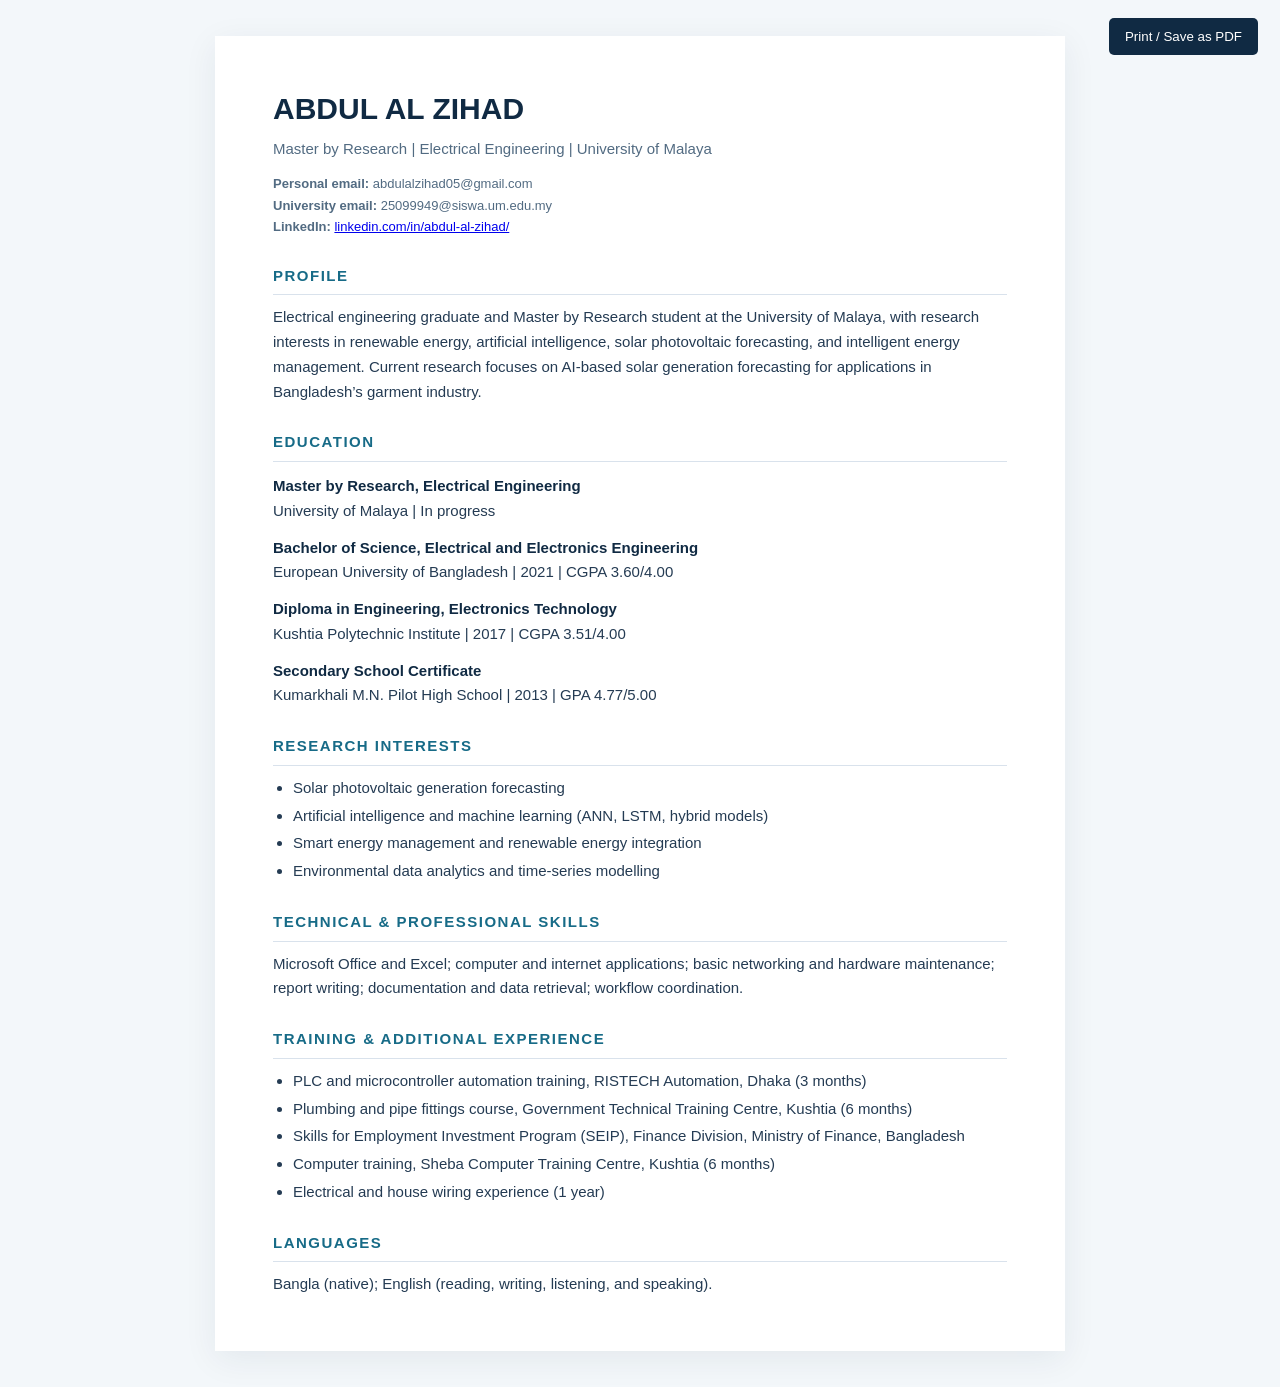
==== cv.html @ caa148e2 "Add public academic CV page" ====
<!doctype html>
<html lang="en"><head><meta charset="utf-8"><meta name="viewport" content="width=device-width,initial-scale=1"><title>CV | Abdul Al Zihad</title>
<style>
:root{--navy:#102a43;--teal:#176b87;--ink:#243b53;--muted:#526b82}*{box-sizing:border-box}body{font:15px/1.65 Arial,sans-serif;color:var(--ink);margin:0;background:#f3f7fa}.page{max-width:850px;margin:36px auto;background:white;padding:48px 58px;box-shadow:0 8px 32px #102a4312}h1{font-size:30px;color:var(--navy);margin:0}h2{font-size:15px;letter-spacing:.1em;color:var(--teal);border-bottom:1px solid #d9e2ec;padding-bottom:6px;margin:26px 0 10px}p{margin:6px 0}.sub{color:var(--muted);margin:3px 0 12px}.item{margin:12px 0}.item strong{color:var(--navy)}.contact{font-size:13px;color:var(--muted)}ul{padding-left:20px;margin:7px 0}li{margin:3px 0}.print{position:fixed;right:22px;top:18px;background:var(--navy);color:white;border:0;padding:11px 16px;border-radius:5px;cursor:pointer}@media(max-width:650px){.page{margin:0;padding:28px 22px}.print{position:static;margin:14px}}@media print{body{background:white}.page{margin:0;padding:0;max-width:none;box-shadow:none}.print{display:none}a{color:inherit;text-decoration:none}}
</style></head><body><button class="print" onclick="window.print()">Print / Save as PDF</button><main class="page">
<h1>ABDUL AL ZIHAD</h1><p class="sub">Master by Research | Electrical Engineering | University of Malaya</p>
<p class="contact"><b>Personal email:</b> abdulalzihad05@gmail.com<br><b>University email:</b> 25099949@siswa.um.edu.my<br><b>LinkedIn:</b> <a href="https://www.linkedin.com/in/abdul-al-zihad/">linkedin.com/in/abdul-al-zihad/</a></p>
<h2>PROFILE</h2><p>Electrical engineering graduate and Master by Research student at the University of Malaya, with research interests in renewable energy, artificial intelligence, solar photovoltaic forecasting, and intelligent energy management. Current research focuses on AI-based solar generation forecasting for applications in Bangladesh’s garment industry.</p>
<h2>EDUCATION</h2>
<div class="item"><strong>Master by Research, Electrical Engineering</strong><br>University of Malaya | In progress</div>
<div class="item"><strong>Bachelor of Science, Electrical and Electronics Engineering</strong><br>European University of Bangladesh | 2021 | CGPA 3.60/4.00</div>
<div class="item"><strong>Diploma in Engineering, Electronics Technology</strong><br>Kushtia Polytechnic Institute | 2017 | CGPA 3.51/4.00</div>
<div class="item"><strong>Secondary School Certificate</strong><br>Kumarkhali M.N. Pilot High School | 2013 | GPA 4.77/5.00</div>
<h2>RESEARCH INTERESTS</h2><ul><li>Solar photovoltaic generation forecasting</li><li>Artificial intelligence and machine learning (ANN, LSTM, hybrid models)</li><li>Smart energy management and renewable energy integration</li><li>Environmental data analytics and time-series modelling</li></ul>
<h2>TECHNICAL &amp; PROFESSIONAL SKILLS</h2><p>Microsoft Office and Excel; computer and internet applications; basic networking and hardware maintenance; report writing; documentation and data retrieval; workflow coordination.</p>
<h2>TRAINING &amp; ADDITIONAL EXPERIENCE</h2><ul><li>PLC and microcontroller automation training, RISTECH Automation, Dhaka (3 months)</li><li>Plumbing and pipe fittings course, Government Technical Training Centre, Kushtia (6 months)</li><li>Skills for Employment Investment Program (SEIP), Finance Division, Ministry of Finance, Bangladesh</li><li>Computer training, Sheba Computer Training Centre, Kushtia (6 months)</li><li>Electrical and house wiring experience (1 year)</li></ul>
<h2>LANGUAGES</h2><p>Bangla (native); English (reading, writing, listening, and speaking).</p>
</main></body></html>
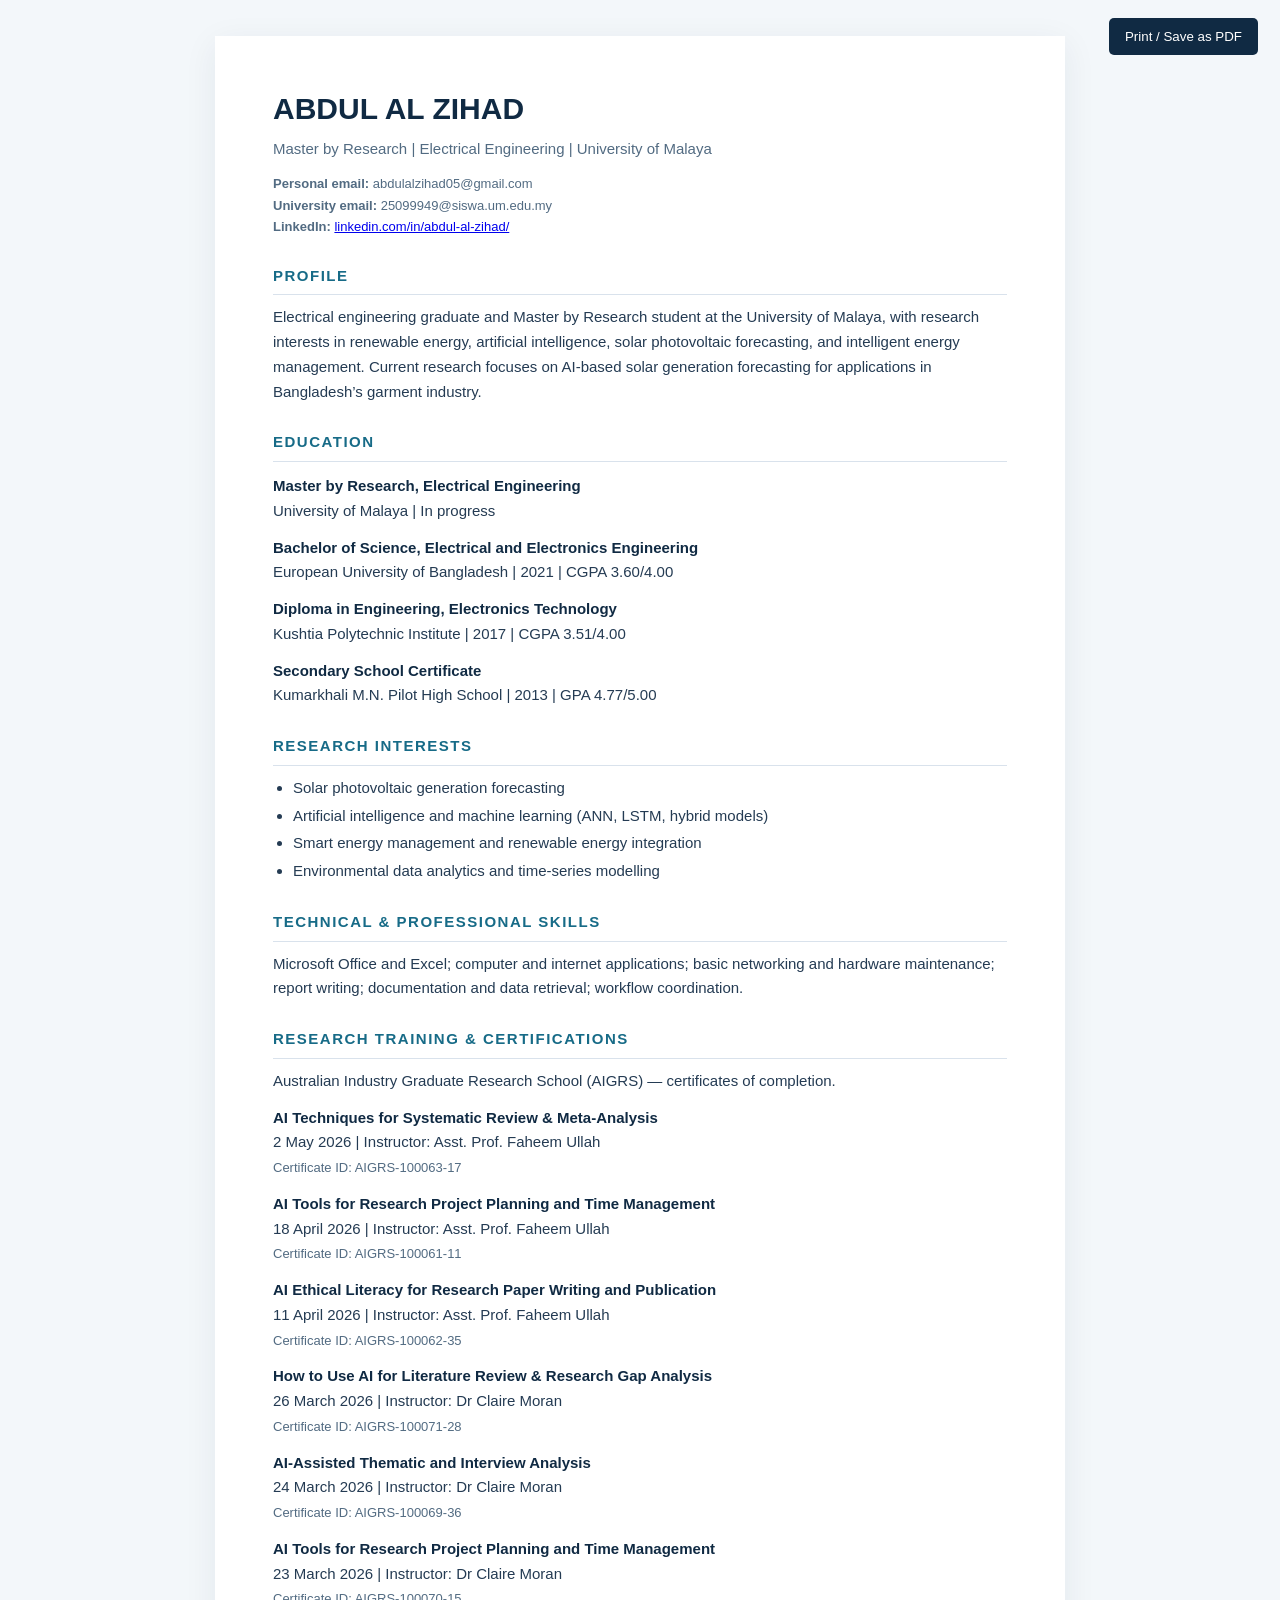
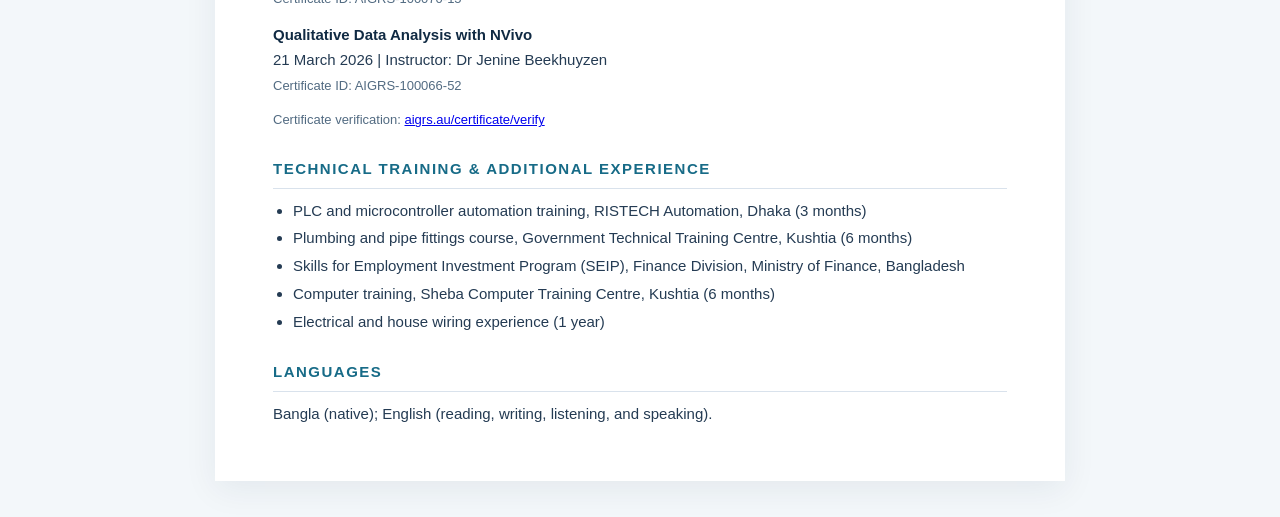
==== commit 7257dedd: "Add seven research training certificates to portfolio and CV" ====
--- a/cv.html
+++ b/cv.html
@@ -1,7 +1,7 @@
 <!doctype html>
 <html lang="en"><head><meta charset="utf-8"><meta name="viewport" content="width=device-width,initial-scale=1"><title>CV | Abdul Al Zihad</title>
 <style>
-:root{--navy:#102a43;--teal:#176b87;--ink:#243b53;--muted:#526b82}*{box-sizing:border-box}body{font:15px/1.65 Arial,sans-serif;color:var(--ink);margin:0;background:#f3f7fa}.page{max-width:850px;margin:36px auto;background:white;padding:48px 58px;box-shadow:0 8px 32px #102a4312}h1{font-size:30px;color:var(--navy);margin:0}h2{font-size:15px;letter-spacing:.1em;color:var(--teal);border-bottom:1px solid #d9e2ec;padding-bottom:6px;margin:26px 0 10px}p{margin:6px 0}.sub{color:var(--muted);margin:3px 0 12px}.item{margin:12px 0}.item strong{color:var(--navy)}.contact{font-size:13px;color:var(--muted)}ul{padding-left:20px;margin:7px 0}li{margin:3px 0}.print{position:fixed;right:22px;top:18px;background:var(--navy);color:white;border:0;padding:11px 16px;border-radius:5px;cursor:pointer}@media(max-width:650px){.page{margin:0;padding:28px 22px}.print{position:static;margin:14px}}@media print{body{background:white}.page{margin:0;padding:0;max-width:none;box-shadow:none}.print{display:none}a{color:inherit;text-decoration:none}}
+:root{--navy:#102a43;--teal:#176b87;--ink:#243b53;--muted:#526b82}*{box-sizing:border-box}body{font:15px/1.65 Arial,sans-serif;color:var(--ink);margin:0;background:#f3f7fa}.page{max-width:850px;margin:36px auto;background:white;padding:48px 58px;box-shadow:0 8px 32px #102a4312}h1{font-size:30px;color:var(--navy);margin:0}h2{font-size:15px;letter-spacing:.1em;color:var(--teal);border-bottom:1px solid #d9e2ec;padding-bottom:6px;margin:26px 0 10px}p{margin:6px 0}.sub{color:var(--muted);margin:3px 0 12px}.item{margin:12px 0;break-inside:avoid}h2{break-after:avoid}.item strong{color:var(--navy)}.contact{font-size:13px;color:var(--muted)}ul{padding-left:20px;margin:7px 0}li{margin:3px 0}.print{position:fixed;right:22px;top:18px;background:var(--navy);color:white;border:0;padding:11px 16px;border-radius:5px;cursor:pointer}@media(max-width:650px){.page{margin:0;padding:28px 22px}.print{position:static;margin:14px}}@media print{body{background:white}.page{margin:0;padding:0;max-width:none;box-shadow:none}.print{display:none}a{color:inherit;text-decoration:none}}
 </style></head><body><button class="print" onclick="window.print()">Print / Save as PDF</button><main class="page">
 <h1>ABDUL AL ZIHAD</h1><p class="sub">Master by Research | Electrical Engineering | University of Malaya</p>
 <p class="contact"><b>Personal email:</b> abdulalzihad05@gmail.com<br><b>University email:</b> 25099949@siswa.um.edu.my<br><b>LinkedIn:</b> <a href="https://www.linkedin.com/in/abdul-al-zihad/">linkedin.com/in/abdul-al-zihad/</a></p>
@@ -13,6 +13,12 @@
 <div class="item"><strong>Secondary School Certificate</strong><br>Kumarkhali M.N. Pilot High School | 2013 | GPA 4.77/5.00</div>
 <h2>RESEARCH INTERESTS</h2><ul><li>Solar photovoltaic generation forecasting</li><li>Artificial intelligence and machine learning (ANN, LSTM, hybrid models)</li><li>Smart energy management and renewable energy integration</li><li>Environmental data analytics and time-series modelling</li></ul>
 <h2>TECHNICAL &amp; PROFESSIONAL SKILLS</h2><p>Microsoft Office and Excel; computer and internet applications; basic networking and hardware maintenance; report writing; documentation and data retrieval; workflow coordination.</p>
-<h2>TRAINING &amp; ADDITIONAL EXPERIENCE</h2><ul><li>PLC and microcontroller automation training, RISTECH Automation, Dhaka (3 months)</li><li>Plumbing and pipe fittings course, Government Technical Training Centre, Kushtia (6 months)</li><li>Skills for Employment Investment Program (SEIP), Finance Division, Ministry of Finance, Bangladesh</li><li>Computer training, Sheba Computer Training Centre, Kushtia (6 months)</li><li>Electrical and house wiring experience (1 year)</li></ul>
+<h2>RESEARCH TRAINING &amp; CERTIFICATIONS</h2><p>Australian Industry Graduate Research School (AIGRS) — certificates of completion.</p><div class="item"><strong>AI Techniques for Systematic Review &amp; Meta-Analysis</strong><br>2 May 2026 | Instructor: Asst. Prof. Faheem Ullah<br><span class="contact">Certificate ID: AIGRS-100063-17</span></div>
+<div class="item"><strong>AI Tools for Research Project Planning and Time Management</strong><br>18 April 2026 | Instructor: Asst. Prof. Faheem Ullah<br><span class="contact">Certificate ID: AIGRS-100061-11</span></div>
+<div class="item"><strong>AI Ethical Literacy for Research Paper Writing and Publication</strong><br>11 April 2026 | Instructor: Asst. Prof. Faheem Ullah<br><span class="contact">Certificate ID: AIGRS-100062-35</span></div>
+<div class="item"><strong>How to Use AI for Literature Review &amp; Research Gap Analysis</strong><br>26 March 2026 | Instructor: Dr Claire Moran<br><span class="contact">Certificate ID: AIGRS-100071-28</span></div>
+<div class="item"><strong>AI-Assisted Thematic and Interview Analysis</strong><br>24 March 2026 | Instructor: Dr Claire Moran<br><span class="contact">Certificate ID: AIGRS-100069-36</span></div>
+<div class="item"><strong>AI Tools for Research Project Planning and Time Management</strong><br>23 March 2026 | Instructor: Dr Claire Moran<br><span class="contact">Certificate ID: AIGRS-100070-15</span></div>
+<div class="item"><strong>Qualitative Data Analysis with NVivo</strong><br>21 March 2026 | Instructor: Dr Jenine Beekhuyzen<br><span class="contact">Certificate ID: AIGRS-100066-52</span></div><p class="contact">Certificate verification: <a href="https://aigrs.au/certificate/verify">aigrs.au/certificate/verify</a></p><h2>TECHNICAL TRAINING &amp; ADDITIONAL EXPERIENCE</h2><ul><li>PLC and microcontroller automation training, RISTECH Automation, Dhaka (3 months)</li><li>Plumbing and pipe fittings course, Government Technical Training Centre, Kushtia (6 months)</li><li>Skills for Employment Investment Program (SEIP), Finance Division, Ministry of Finance, Bangladesh</li><li>Computer training, Sheba Computer Training Centre, Kushtia (6 months)</li><li>Electrical and house wiring experience (1 year)</li></ul>
 <h2>LANGUAGES</h2><p>Bangla (native); English (reading, writing, listening, and speaking).</p>
 </main></body></html>
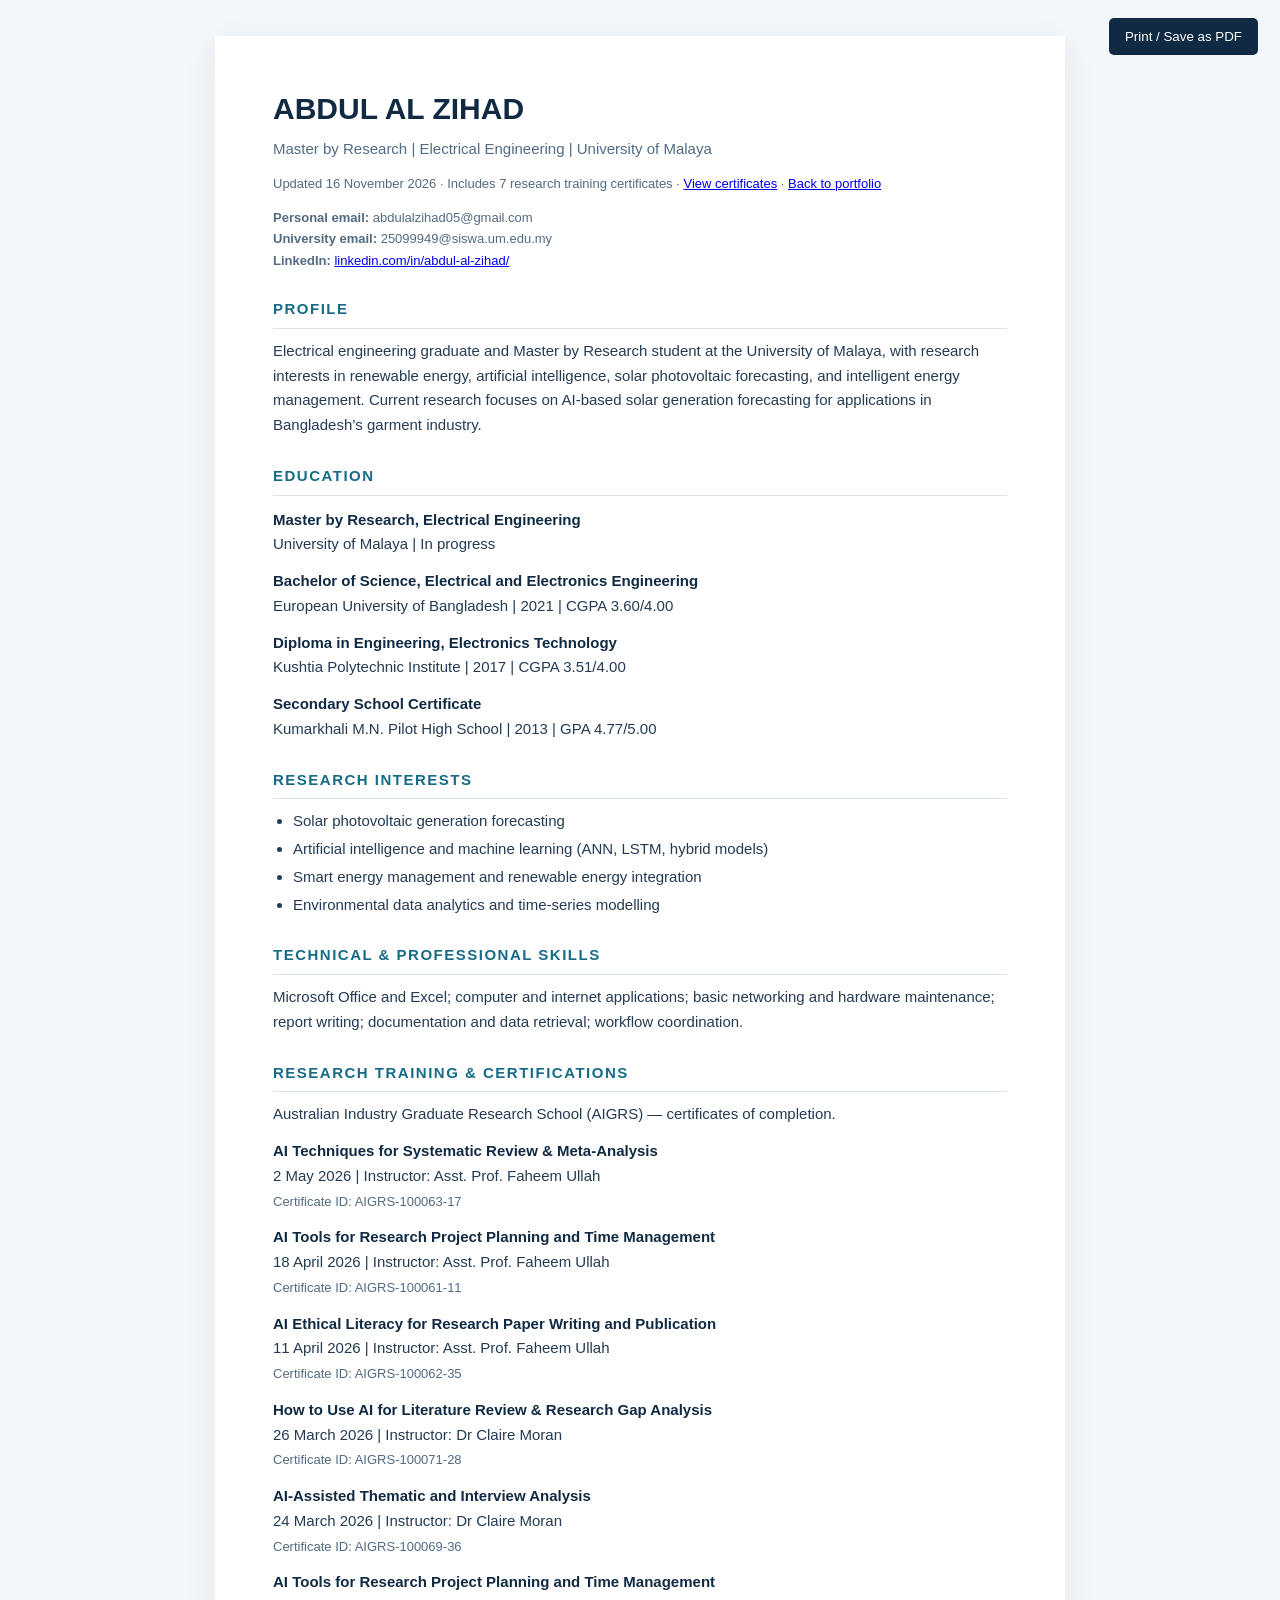
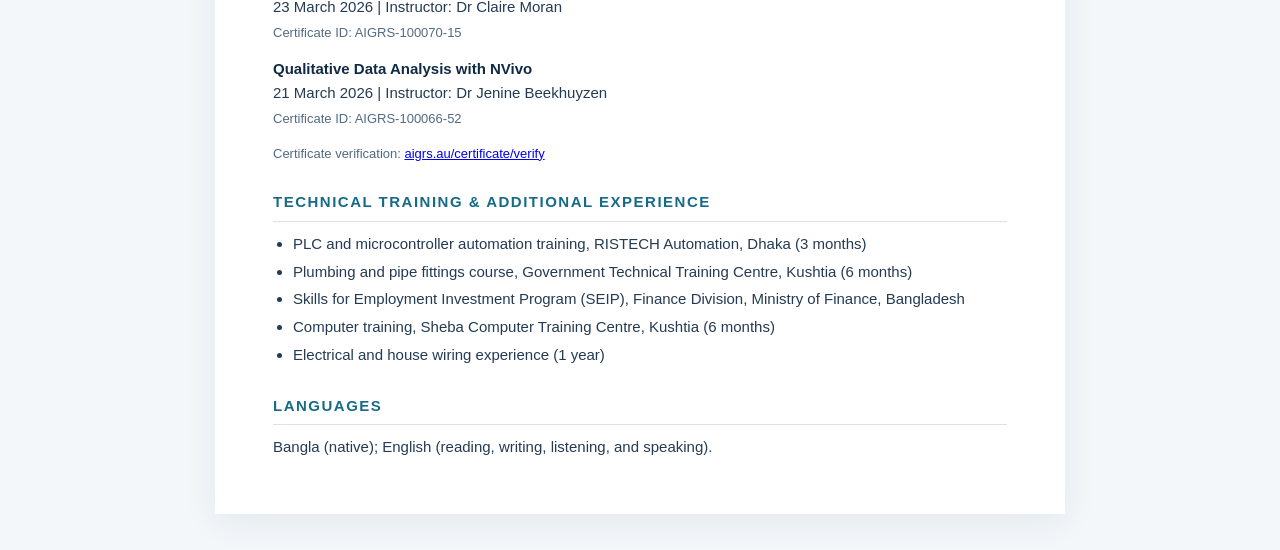
==== commit 073b7a5a: "Refresh all CV links and identify updated certificate edition" ====
--- a/cv.html
+++ b/cv.html
@@ -4,6 +4,7 @@
 :root{--navy:#102a43;--teal:#176b87;--ink:#243b53;--muted:#526b82}*{box-sizing:border-box}body{font:15px/1.65 Arial,sans-serif;color:var(--ink);margin:0;background:#f3f7fa}.page{max-width:850px;margin:36px auto;background:white;padding:48px 58px;box-shadow:0 8px 32px #102a4312}h1{font-size:30px;color:var(--navy);margin:0}h2{font-size:15px;letter-spacing:.1em;color:var(--teal);border-bottom:1px solid #d9e2ec;padding-bottom:6px;margin:26px 0 10px}p{margin:6px 0}.sub{color:var(--muted);margin:3px 0 12px}.item{margin:12px 0;break-inside:avoid}h2{break-after:avoid}.item strong{color:var(--navy)}.contact{font-size:13px;color:var(--muted)}ul{padding-left:20px;margin:7px 0}li{margin:3px 0}.print{position:fixed;right:22px;top:18px;background:var(--navy);color:white;border:0;padding:11px 16px;border-radius:5px;cursor:pointer}@media(max-width:650px){.page{margin:0;padding:28px 22px}.print{position:static;margin:14px}}@media print{body{background:white}.page{margin:0;padding:0;max-width:none;box-shadow:none}.print{display:none}a{color:inherit;text-decoration:none}}
 </style></head><body><button class="print" onclick="window.print()">Print / Save as PDF</button><main class="page">
 <h1>ABDUL AL ZIHAD</h1><p class="sub">Master by Research | Electrical Engineering | University of Malaya</p>
+<p class="sub" style="font-size:13px">Updated 16 November 2026 · Includes 7 research training certificates · <a href="#certifications">View certificates</a> · <a href="./">Back to portfolio</a></p>
 <p class="contact"><b>Personal email:</b> abdulalzihad05@gmail.com<br><b>University email:</b> 25099949@siswa.um.edu.my<br><b>LinkedIn:</b> <a href="https://www.linkedin.com/in/abdul-al-zihad/">linkedin.com/in/abdul-al-zihad/</a></p>
 <h2>PROFILE</h2><p>Electrical engineering graduate and Master by Research student at the University of Malaya, with research interests in renewable energy, artificial intelligence, solar photovoltaic forecasting, and intelligent energy management. Current research focuses on AI-based solar generation forecasting for applications in Bangladesh’s garment industry.</p>
 <h2>EDUCATION</h2>
@@ -13,7 +14,7 @@
 <div class="item"><strong>Secondary School Certificate</strong><br>Kumarkhali M.N. Pilot High School | 2013 | GPA 4.77/5.00</div>
 <h2>RESEARCH INTERESTS</h2><ul><li>Solar photovoltaic generation forecasting</li><li>Artificial intelligence and machine learning (ANN, LSTM, hybrid models)</li><li>Smart energy management and renewable energy integration</li><li>Environmental data analytics and time-series modelling</li></ul>
 <h2>TECHNICAL &amp; PROFESSIONAL SKILLS</h2><p>Microsoft Office and Excel; computer and internet applications; basic networking and hardware maintenance; report writing; documentation and data retrieval; workflow coordination.</p>
-<h2>RESEARCH TRAINING &amp; CERTIFICATIONS</h2><p>Australian Industry Graduate Research School (AIGRS) — certificates of completion.</p><div class="item"><strong>AI Techniques for Systematic Review &amp; Meta-Analysis</strong><br>2 May 2026 | Instructor: Asst. Prof. Faheem Ullah<br><span class="contact">Certificate ID: AIGRS-100063-17</span></div>
+<h2 id="certifications">RESEARCH TRAINING &amp; CERTIFICATIONS</h2><p>Australian Industry Graduate Research School (AIGRS) — certificates of completion.</p><div class="item"><strong>AI Techniques for Systematic Review &amp; Meta-Analysis</strong><br>2 May 2026 | Instructor: Asst. Prof. Faheem Ullah<br><span class="contact">Certificate ID: AIGRS-100063-17</span></div>
 <div class="item"><strong>AI Tools for Research Project Planning and Time Management</strong><br>18 April 2026 | Instructor: Asst. Prof. Faheem Ullah<br><span class="contact">Certificate ID: AIGRS-100061-11</span></div>
 <div class="item"><strong>AI Ethical Literacy for Research Paper Writing and Publication</strong><br>11 April 2026 | Instructor: Asst. Prof. Faheem Ullah<br><span class="contact">Certificate ID: AIGRS-100062-35</span></div>
 <div class="item"><strong>How to Use AI for Literature Review &amp; Research Gap Analysis</strong><br>26 March 2026 | Instructor: Dr Claire Moran<br><span class="contact">Certificate ID: AIGRS-100071-28</span></div>
